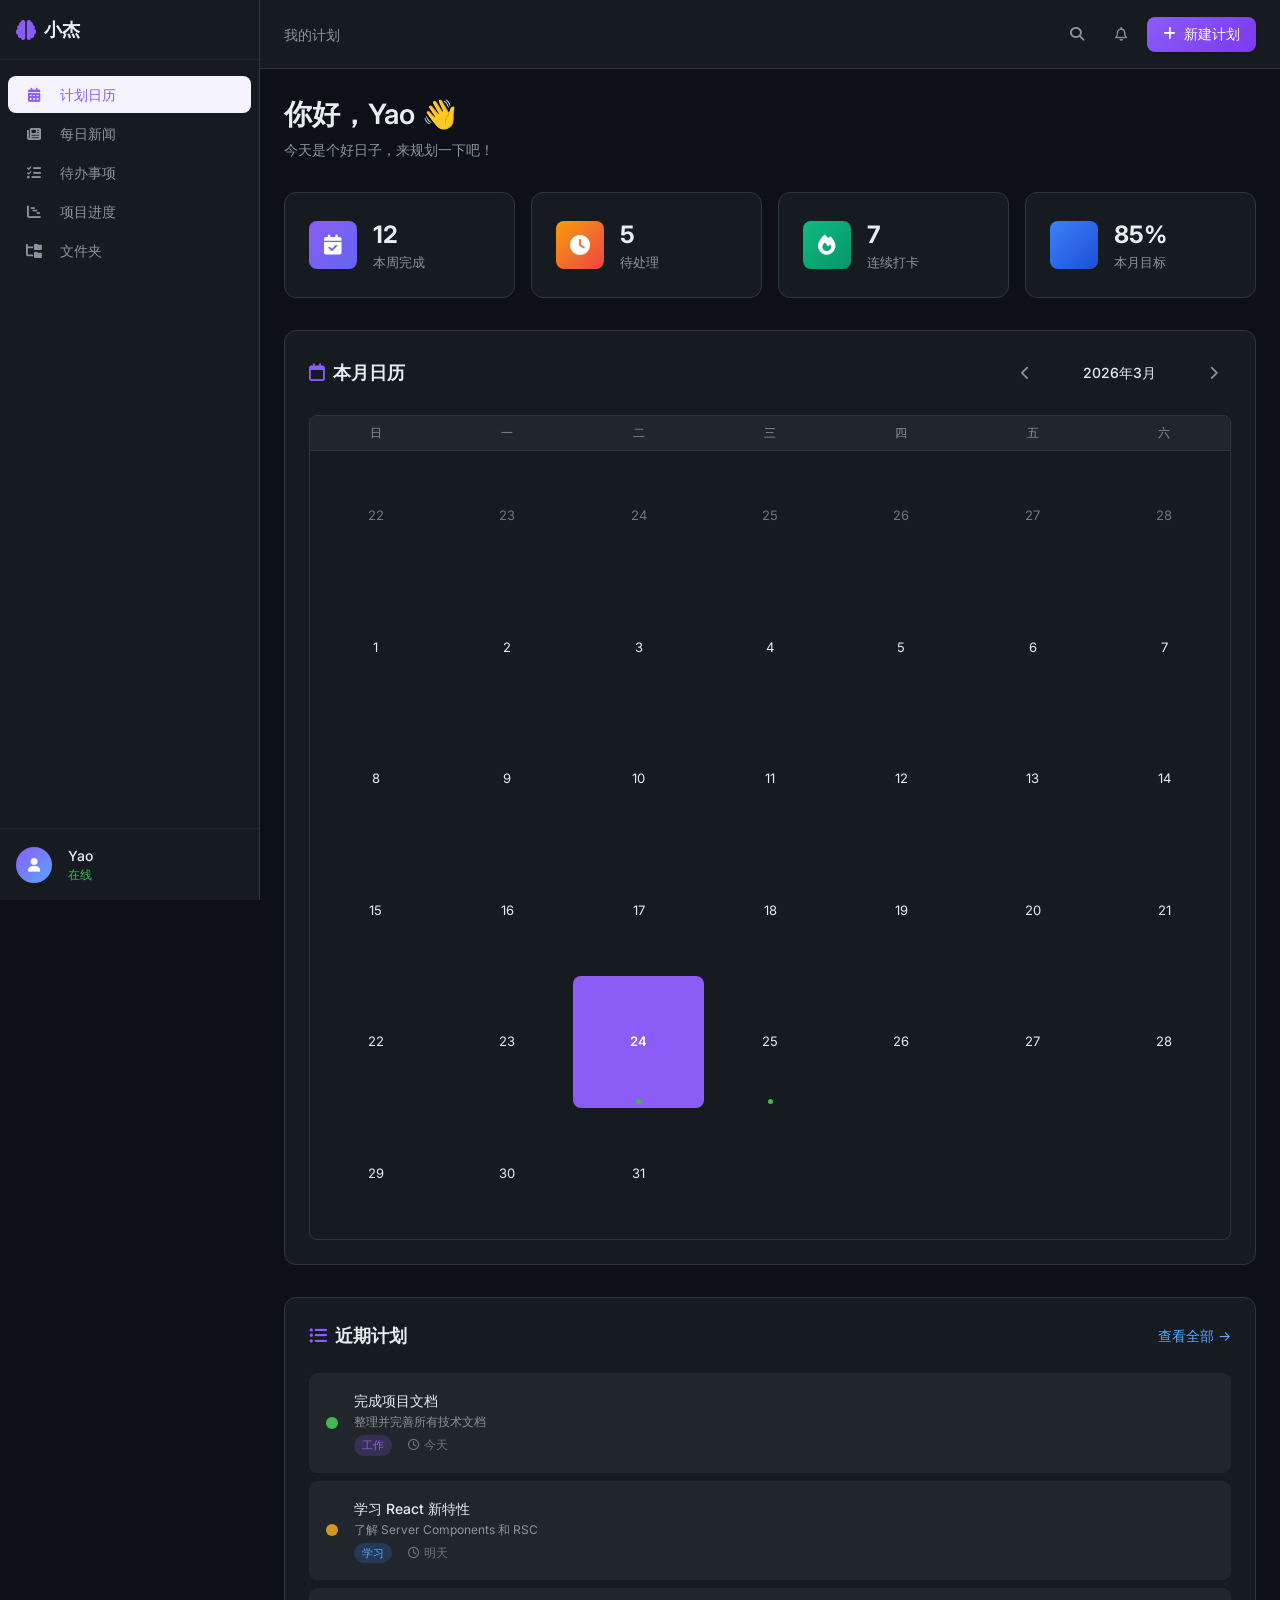
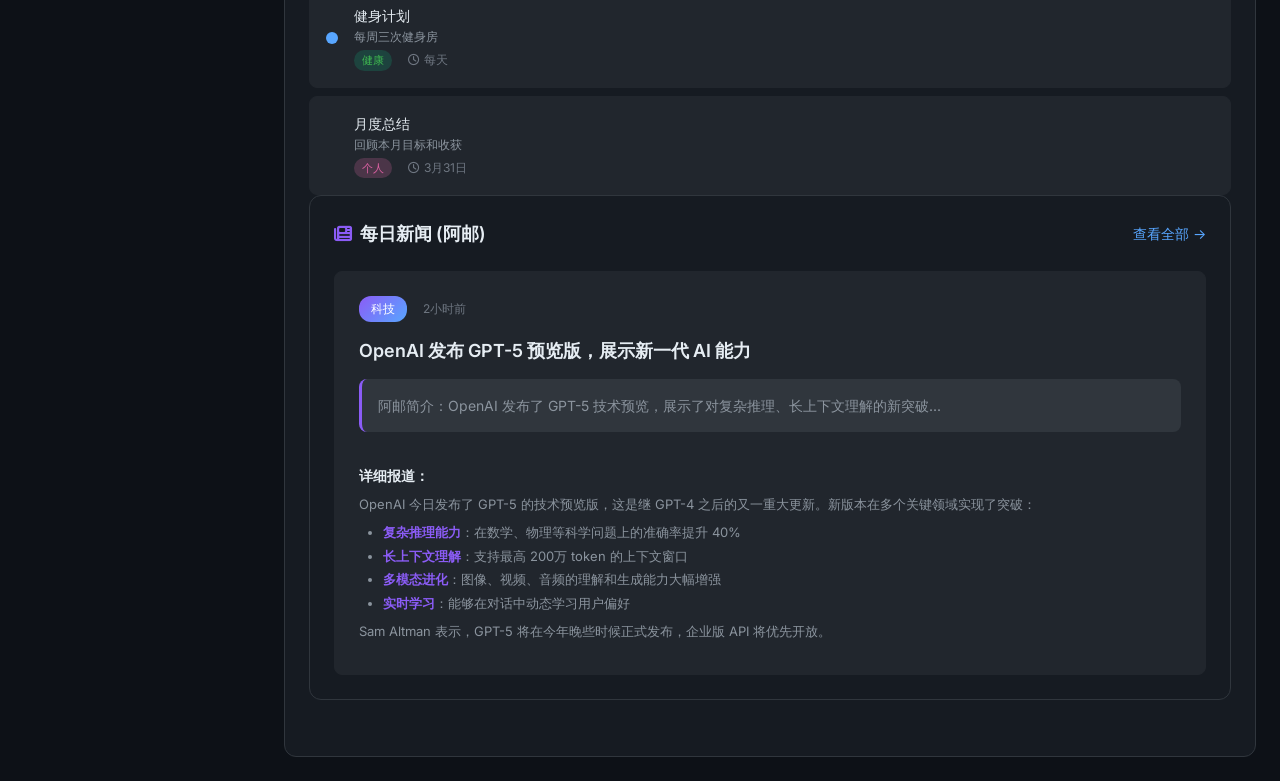
==== index.html @ a736b49f "添加 index.html" ====
<!DOCTYPE html>
<html lang="zh-CN">
<head>
  <meta charset="UTF-8">
  <meta name="viewport" content="width=device-width, initial-scale=1.0">
  <title>小杰 - 我的计划日历</title>
  <link rel="stylesheet" href="styles.css">
  <!-- Font Awesome 图标 -->
  <link rel="stylesheet" href="https://cdnjs.cloudflare.com/ajax/libs/font-awesome/6.4.0/css/all.min.css">
  <!-- Google Fonts -->
  <link href="https://fonts.googleapis.com/css2?family=Inter:wght@300;400;500;600;700&display=swap" rel="stylesheet">
</head>
<body>
  <div class="app-container">
    <!-- 侧边栏 -->
    <aside class="sidebar">
      <div class="sidebar-header">
        <div class="logo">
          <i class="fa-solid fa-brain"></i>
          <span>小杰</span>
        </div>
      </div>
      
      <nav class="sidebar-nav">
        <a href="#" class="nav-item active">
          <i class="fa-solid fa-calendar-days"></i>
          <span>计划日历</span>
        </a>
        <a href="#" class="nav-item">
          <i class="fa-solid fa-newspaper"></i>
          <span>每日新闻</span>
        </a>
        <a href="#" class="nav-item">
          <i class="fa-solid fa-list-check"></i>
          <span>待办事项</span>
        </a>
        <a href="#" class="nav-item">
          <i class="fa-solid fa-chart-gantt"></i>
          <span>项目进度</span>
        </a>
        <a href="#" class="nav-item">
          <i class="fa-solid fa-folder-tree"></i>
          <span>文件夹</span>
        </a>
      </nav>
      
      <div class="sidebar-footer">
        <div class="user-info">
          <div class="avatar">
            <i class="fa-solid fa-user"></i>
          </div>
          <div class="user-details">
            <span class="username">Yao</span>
            <span class="user-status">在线</span>
          </div>
        </div>
      </div>
    </aside>

    <!-- 主内容区 -->
    <main class="main-content">
      <!-- 顶部导航 -->
      <header class="topbar">
        <div class="breadcrumb">
          <span class="breadcrumb-item">我的计划</span>
        </div>
        
        <div class="topbar-actions">
          <button class="btn btn-icon" title="搜索">
            <i class="fa-solid fa-magnifying-glass"></i>
          </button>
          <button class="btn btn-icon" title="通知">
            <i class="fa-regular fa-bell"></i>
          </button>
          <button class="btn btn-primary">
            <i class="fa-solid fa-plus"></i>
            <span>新建计划</span>
          </button>
        </div>
      </header>

      <!-- 内容区域 -->
      <div class="content-wrapper">
        <!-- 欢迎区域 -->
        <div class="welcome-section">
          <h1>你好，Yao 👋</h1>
          <p>今天是个好日子，来规划一下吧！</p>
        </div>

        <!-- 统计卡片 -->
        <div class="stats-grid">
          <div class="stat-card">
            <div class="stat-icon" style="background: linear-gradient(135deg, #8b5cf6, #6366f1);">
              <i class="fa-solid fa-calendar-check"></i>
            </div>
            <div class="stat-info">
              <span class="stat-value">12</span>
              <span class="stat-label">本周完成</span>
            </div>
          </div>
          <div class="stat-card">
            <div class="stat-icon" style="background: linear-gradient(135deg, #f59e0b, #ef4444);">
              <i class="fa-solid fa-clock"></i>
            </div>
            <div class="stat-info">
              <span class="stat-value">5</span>
              <span class="stat-label">待处理</span>
            </div>
          </div>
          <div class="stat-card">
            <div class="stat-icon" style="background: linear-gradient(135deg, #10b981, #059669);">
              <i class="fa-solid fa-fire"></i>
            </div>
            <div class="stat-info">
              <span class="stat-value">7</span>
              <span class="stat-label">连续打卡</span>
            </div>
          </div>
          <div class="stat-card">
            <div class="stat-icon" style="background: linear-gradient(135deg, #3b82f6, #1d4ed8);">
              <i class="fa-solid fa-target"></i>
            </div>
            <div class="stat-info">
              <span class="stat-value">85%</span>
              <span class="stat-label">本月目标</span>
            </div>
          </div>
        </div>

        <!-- 日历区域 -->
        <div class="calendar-section">
          <div class="section-header">
            <h2><i class="fa-regular fa-calendar"></i> 本月日历</h2>
            <div class="month-nav">
              <button class="btn btn-icon"><i class="fa-solid fa-chevron-left"></i></button>
              <span class="current-month">2026年3月</span>
              <button class="btn btn-icon"><i class="fa-solid fa-chevron-right"></i></button>
            </div>
          </div>
          
          <div class="calendar-grid">
            <div class="calendar-header">
              <span>日</span><span>一</span><span>二</span><span>三</span><span>四</span><span>五</span><span>六</span>
            </div>
            <div class="calendar-body">
              <!-- 上月天数 -->
              <div class="calendar-day disabled">22</div>
              <div class="calendar-day disabled">23</div>
              <div class="calendar-day disabled">24</div>
              <div class="calendar-day disabled">25</div>
              <div class="calendar-day disabled">26</div>
              <div class="calendar-day disabled">27</div>
              <div class="calendar-day disabled">28</div>
              <!-- 本月天数 -->
              <div class="calendar-day">1</div>
              <div class="calendar-day">2</div>
              <div class="calendar-day">3</div>
              <div class="calendar-day">4</div>
              <div class="calendar-day">5</div>
              <div class="calendar-day">6</div>
              <div class="calendar-day">7</div>
              <div class="calendar-day">8</div>
              <div class="calendar-day">9</div>
              <div class="calendar-day">10</div>
              <div class="calendar-day">11</div>
              <div class="calendar-day">12</div>
              <div class="calendar-day">13</div>
              <div class="calendar-day">14</div>
              <div class="calendar-day">15</div>
              <div class="calendar-day">16</div>
              <div class="calendar-day">17</div>
              <div class="calendar-day">18</div>
              <div class="calendar-day">19</div>
              <div class="calendar-day">20</div>
              <div class="calendar-day">21</div>
              <div class="calendar-day">22</div>
              <div class="calendar-day">23</div>
              <div class="calendar-day today has-event">24</div>
              <div class="calendar-day has-event">25</div>
              <div class="calendar-day">26</div>
              <div class="calendar-day">27</div>
              <div class="calendar-day">28</div>
              <div class="calendar-day">29</div>
              <div class="calendar-day">30</div>
              <div class="calendar-day">31</div>
            </div>
          </div>
        </div>

        <!-- 计划列表 -->
        <div class="plans-section">
          <div class="section-header">
            <h2><i class="fa-solid fa-list-ul"></i> 近期计划</h2>
            <a href="#" class="see-all">查看全部 →</a>
          </div>
          
          <div class="plans-list">
            <!-- 计划卡片 -->
            <div class="plan-card">
              <div class="plan-status done"></div>
              <div class="plan-content">
                <h3 class="plan-title">完成项目文档</h3>
                <p class="plan-desc">整理并完善所有技术文档</p>
                <div class="plan-meta">
                  <span class="plan-tag tag-work">工作</span>
                  <span class="plan-date"><i class="fa-regular fa-clock"></i> 今天</span>
                </div>
              </div>
              <button class="btn btn-icon plan-actions">
                <i class="fa-solid fa-ellipsis"></i>
              </button>
            </div>

            <div class="plan-card">
              <div class="plan-status pending"></div>
              <div class="plan-content">
                <h3 class="plan-title">学习 React 新特性</h3>
                <p class="plan-desc">了解 Server Components 和 RSC</p>
                <div class="plan-meta">
                  <span class="plan-tag tag-learning">学习</span>
                  <span class="plan-date"><i class="fa-regular fa-clock"></i> 明天</span>
                </div>
              </div>
              <button class="btn btn-icon plan-actions">
                <i class="fa-solid fa-ellipsis"></i>
              </button>
            </div>

            <div class="plan-card">
              <div class="plan-status in-progress"></div>
              <div class="plan-content">
                <h3 class="plan-title">健身计划</h3>
                <p class="plan-desc">每周三次健身房</p>
                <div class="plan-meta">
                  <span class="plan-tag tag-health">健康</span>
                  <span class="plan-date"><i class="fa-regular fa-clock"></i> 每天</span>
                </div>
              </div>
              <button class="btn btn-icon plan-actions">
                <i class="fa-solid fa-ellipsis"></i>
              </button>
            </div>

            <div class="plan-card">
              <div class="plan-status"></div>
              <div class="plan-content">
                <h3 class="plan-title">月度总结</h3>
                <p class="plan-desc">回顾本月目标和收获</p>
                <div class="plan-meta">
                  <span class="plan-tag tag-personal">个人</span>
                  <span class="plan-date"><i class="fa-regular fa-clock"></i> 3月31日</span>
                </div>
              </div>
              <button class="btn btn-icon plan-actions">
                <i class="fa-solid fa-ellipsis"></i>
              </button>
            </div>
          </div>
        <!-- 每日新闻模块 (阿邮) -->
        <div class="news-section">
          <div class="section-header">
            <h2><i class="fa-solid fa-newspaper"></i> 每日新闻 (阿邮)</h2>
            <a href="#" class="see-all">查看全部 →</a>
          </div>
          
          <div class="news-card">
            <div class="news-source">
              <span class="source-badge">科技</span>
              <span class="news-time">2小时前</span>
            </div>
            <h3 class="news-title">OpenAI 发布 GPT-5 预览版，展示新一代 AI 能力</h3>
            <p class="news-summary">阿邮简介：OpenAI 发布了 GPT-5 技术预览，展示了对复杂推理、长上下文理解的新突破...</p>
            <div class="news-detail">
              <h4>详细报道：</h4>
              <p>OpenAI 今日发布了 GPT-5 的技术预览版，这是继 GPT-4 之后的又一重大更新。新版本在多个关键领域实现了突破：</p>
              <ul>
                <li><strong>复杂推理能力</strong>：在数学、物理等科学问题上的准确率提升 40%</li>
                <li><strong>长上下文理解</strong>：支持最高 200万 token 的上下文窗口</li>
                <li><strong>多模态进化</strong>：图像、视频、音频的理解和生成能力大幅增强</li>
                <li><strong>实时学习</strong>：能够在对话中动态学习用户偏好</li>
              </ul>
              <p>Sam Altman 表示，GPT-5 将在今年晚些时候正式发布，企业版 API 将优先开放。</p>
            </div>
          </div>
        </div>

      </div>
    </main>
  </div>
</body>
</html>
---- styles.css ----
/* ==================== 
   即梦风格 + GitHub 设计
   配色方案
======================== */
:root {
  /* 即梦风格主色调 - 紫色系 */
  --primary: #8b5cf6;
  --primary-light: #a78bfa;
  --primary-dark: #7c3aed;
  --primary-bg: #f5f3ff;
  
  /* GitHub 风格中性色 */
  --bg-primary: #0d1117;
  --bg-secondary: #161b22;
  --bg-tertiary: #21262d;
  --bg-hover: #30363d;
  --border: #30363d;
  --border-light: #21262d;
  
  /* 文字颜色 */
  --text-primary: #e6edf3;
  --text-secondary: #8b949e;
  --text-muted: #6e7681;
  
  /* 强调色 */
  --accent-purple: #8b5cf6;
  --accent-blue: #58a6ff;
  --accent-green: #3fb950;
  --accent-yellow: #d29922;
  --accent-red: #f85149;
  --accent-orange: #f0883e;
  --accent-pink: #db61a2;
  
  /* 状态色 */
  --success: #238636;
  --warning: #9e6a03;
  --danger: #da3633;
  
  /* 间距 */
  --space-xs: 4px;
  --space-sm: 8px;
  --space-md: 16px;
  --space-lg: 24px;
  --space-xl: 32px;
  
  /* 圆角 */
  --radius-sm: 6px;
  --radius-md: 8px;
  --radius-lg: 12px;
  
  /* 阴影 */
  --shadow-sm: 0 1px 2px rgba(0,0,0,0.3);
  --shadow-md: 0 4px 12px rgba(0,0,0,0.4);
  --shadow-lg: 0 8px 24px rgba(0,0,0,0.5);
}

/* ==================== 
   重置 & 基础样式
======================== */
* {
  margin: 0;
  padding: 0;
  box-sizing: border-box;
}

body {
  font-family: 'Inter', -apple-system, BlinkMacSystemFont, 'Segoe UI', sans-serif;
  font-size: 14px;
  line-height: 1.5;
  color: var(--text-primary);
  background: var(--bg-primary);
  overflow-x: hidden;
}

a {
  color: var(--accent-blue);
  text-decoration: none;
}

a:hover {
  text-decoration: underline;
}

button {
  font-family: inherit;
  cursor: pointer;
  border: none;
  background: none;
}

/* ==================== 
   布局
======================== */
.app-container {
  display: flex;
  min-height: 100vh;
}

/* 侧边栏 */
.sidebar {
  width: 260px;
  background: var(--bg-secondary);
  border-right: 1px solid var(--border);
  display: flex;
  flex-direction: column;
  position: fixed;
  height: 100vh;
  overflow-y: auto;
}

.sidebar-header {
  padding: var(--space-md);
  border-bottom: 1px solid var(--border-light);
}

.logo {
  display: flex;
  align-items: center;
  gap: var(--space-sm);
  font-size: 18px;
  font-weight: 600;
  color: var(--text-primary);
}

.logo i {
  color: var(--accent-purple);
  font-size: 20px;
}

.sidebar-nav {
  flex: 1;
  padding: var(--space-md) var(--space-sm);
}

.nav-item {
  display: flex;
  align-items: center;
  gap: var(--space-md);
  padding: var(--space-sm) var(--space-md);
  color: var(--text-secondary);
  border-radius: var(--radius-md);
  transition: all 0.2s;
  margin-bottom: 2px;
}

.nav-item:hover {
  background: var(--bg-hover);
  color: var(--text-primary);
  text-decoration: none;
}

.nav-item.active {
  background: var(--primary-bg);
  color: var(--accent-purple);
}

.nav-item i {
  width: 20px;
  text-align: center;
}

.sidebar-footer {
  padding: var(--space-md);
  border-top: 1px solid var(--border-light);
}

.user-info {
  display: flex;
  align-items: center;
  gap: var(--space-md);
}

.avatar {
  width: 36px;
  height: 36px;
  border-radius: 50%;
  background: linear-gradient(135deg, var(--accent-purple), var(--accent-blue));
  display: flex;
  align-items: center;
  justify-content: center;
  color: white;
}

.user-details {
  display: flex;
  flex-direction: column;
}

.username {
  font-weight: 500;
  color: var(--text-primary);
  font-size: 14px;
}

.user-status {
  font-size: 12px;
  color: var(--accent-green);
}

/* 主内容区 */
.main-content {
  flex: 1;
  margin-left: 260px;
  min-height: 100vh;
}

/* 顶部导航 */
.topbar {
  display: flex;
  justify-content: space-between;
  align-items: center;
  padding: var(--space-md) var(--space-lg);
  background: var(--bg-secondary);
  border-bottom: 1px solid var(--border);
  position: sticky;
  top: 0;
  z-index: 100;
}

.breadcrumb {
  font-size: 14px;
}

.breadcrumb-item {
  color: var(--text-secondary);
}

.topbar-actions {
  display: flex;
  align-items: center;
  gap: var(--space-sm);
}

/* 按钮样式 */
.btn {
  display: inline-flex;
  align-items: center;
  gap: var(--space-sm);
  padding: var(--space-sm) var(--space-md);
  border-radius: var(--radius-md);
  font-size: 14px;
  font-weight: 500;
  transition: all 0.2s;
}

.btn-icon {
  width: 36px;
  height: 36px;
  padding: 0;
  display: flex;
  align-items: center;
  justify-content: center;
  color: var(--text-secondary);
  background: transparent;
  border-radius: var(--radius-md);
}

.btn-icon:hover {
  background: var(--bg-hover);
  color: var(--text-primary);
}

.btn-primary {
  background: linear-gradient(135deg, var(--accent-purple), var(--primary-dark));
  color: white;
  border: none;
  box-shadow: var(--shadow-sm);
}

.btn-primary:hover {
  background: linear-gradient(135deg, var(--accent-purple), #7c3aed);
  transform: translateY(-1px);
  box-shadow: var(--shadow-md);
  text-decoration: none;
}

/* 内容区域 */
.content-wrapper {
  padding: var(--space-lg);
  max-width: 1200px;
}

/* 欢迎区域 */
.welcome-section {
  margin-bottom: var(--space-xl);
}

.welcome-section h1 {
  font-size: 28px;
  font-weight: 600;
  color: var(--text-primary);
  margin-bottom: var(--space-xs);
}

.welcome-section p {
  color: var(--text-secondary);
}

/* 统计卡片 */
.stats-grid {
  display: grid;
  grid-template-columns: repeat(auto-fit, minmax(200px, 1fr));
  gap: var(--space-md);
  margin-bottom: var(--space-xl);
}

.stat-card {
  background: var(--bg-secondary);
  border: 1px solid var(--border);
  border-radius: var(--radius-lg);
  padding: var(--space-lg);
  display: flex;
  align-items: center;
  gap: var(--space-md);
  transition: all 0.2s;
}

.stat-card:hover {
  border-color: var(--accent-purple);
  transform: translateY(-2px);
  box-shadow: var(--shadow-md);
}

.stat-icon {
  width: 48px;
  height: 48px;
  border-radius: var(--radius-md);
  display: flex;
  align-items: center;
  justify-content: center;
  color: white;
  font-size: 20px;
}

.stat-info {
  display: flex;
  flex-direction: column;
}

.stat-value {
  font-size: 24px;
  font-weight: 700;
  color: var(--text-primary);
}

.stat-label {
  font-size: 13px;
  color: var(--text-secondary);
}

/* 日历区域 */
.calendar-section {
  background: var(--bg-secondary);
  border: 1px solid var(--border);
  border-radius: var(--radius-lg);
  padding: var(--space-lg);
  margin-bottom: var(--space-xl);
}

.section-header {
  display: flex;
  justify-content: space-between;
  align-items: center;
  margin-bottom: var(--space-lg);
}

.section-header h2 {
  font-size: 18px;
  font-weight: 600;
  color: var(--text-primary);
  display: flex;
  align-items: center;
  gap: var(--space-sm);
}

.section-header h2 i {
  color: var(--accent-purple);
}

.month-nav {
  display: flex;
  align-items: center;
  gap: var(--space-md);
}

.current-month {
  font-weight: 500;
  color: var(--text-primary);
  min-width: 120px;
  text-align: center;
}

.see-all {
  font-size: 14px;
  color: var(--accent-blue) !important;
}

.calendar-grid {
  border: 1px solid var(--border);
  border-radius: var(--radius-md);
  overflow: hidden;
}

.calendar-header {
  display: grid;
  grid-template-columns: repeat(7, 1fr);
  background: var(--bg-tertiary);
  border-bottom: 1px solid var(--border);
}

.calendar-header span {
  padding: var(--space-sm);
  text-align: center;
  font-weight: 500;
  font-size: 12px;
  color: var(--text-secondary);
}

.calendar-body {
  display: grid;
  grid-template-columns: repeat(7, 1fr);
}

.calendar-day {
  aspect-ratio: 1;
  display: flex;
  align-items: center;
  justify-content: center;
  font-size: 13px;
  color: var(--text-primary);
  cursor: pointer;
  transition: all 0.2s;
  position: relative;
}

.calendar-day:hover {
  background: var(--bg-hover);
}

.calendar-day.disabled {
  color: var(--text-muted);
}

.calendar-day.today {
  background: var(--accent-purple);
  color: white;
  font-weight: 600;
  border-radius: var(--radius-md);
}

.calendar-day.has-event::after {
  content: '';
  position: absolute;
  bottom: 4px;
  width: 5px;
  height: 5px;
  border-radius: 50%;
  background: var(--accent-green);
}

/* 计划列表 */
.plans-section {
  background: var(--bg-secondary);
  border: 1px solid var(--border);
  border-radius: var(--radius-lg);
  padding: var(--space-lg);
}

.plans-list {
  display: flex;
  flex-direction: column;
  gap: var(--space-sm);
}

.plan-card {
  display: flex;
  align-items: center;
  gap: var(--space-md);
  padding: var(--space-md);
  background: var(--bg-tertiary);
  border: 1px solid var(--border-light);
  border-radius: var(--radius-md);
  transition: all 0.2s;
}

.plan-card:hover {
  border-color: var(--accent-purple);
  background: var(--bg-hover);
}

.plan-status {
  width: 12px;
  height: 12px;
  border-radius: 50%;
  flex-shrink: 0;
}

.plan-status.done {
  background: var(--accent-green);
}

.plan-status.pending {
  background: var(--accent-yellow);
}

.plan-status.in-progress {
  background: var(--accent-blue);
}

.plan-content {
  flex: 1;
  min-width: 0;
}

.plan-title {
  font-size: 14px;
  font-weight: 500;
  color: var(--text-primary);
  margin-bottom: 2px;
}

.plan-desc {
  font-size: 12px;
  color: var(--text-secondary);
  margin-bottom: var(--space-xs);
  white-space: nowrap;
  overflow: hidden;
  text-overflow: ellipsis;
}

.plan-meta {
  display: flex;
  align-items: center;
  gap: var(--space-md);
  font-size: 12px;
}

.plan-tag {
  padding: 2px 8px;
  border-radius: 12px;
  font-size: 11px;
  font-weight: 500;
}

.tag-work {
  background: rgba(139, 92, 246, 0.2);
  color: var(--accent-purple);
}

.tag-learning {
  background: rgba(59, 130, 246, 0.2);
  color: var(--accent-blue);
}

.tag-health {
  background: rgba(16, 185, 129, 0.2);
  color: var(--accent-green);
}

.tag-personal {
  background: rgba(244, 114, 182, 0.2);
  color: var(--accent-pink);
}

.plan-date {
  color: var(--text-muted);
  display: flex;
  align-items: center;
  gap: 4px;
}

.plan-actions {
  opacity: 0;
  transition: opacity 0.2s;
}

.plan-card:hover .plan-actions {
  opacity: 1;
}

/* 每日新闻模块 */
.news-section {
  background: var(--bg-secondary);
  border: 1px solid var(--border);
  border-radius: var(--radius-lg);
  padding: var(--space-lg);
  margin-bottom: var(--space-xl);
}

.news-card {
  background: var(--bg-tertiary);
  border: 1px solid var(--border-light);
  border-radius: var(--radius-md);
  padding: var(--space-lg);
}

.news-source {
  display: flex;
  align-items: center;
  gap: var(--space-md);
  margin-bottom: var(--space-md);
}

.source-badge {
  padding: 4px 12px;
  background: linear-gradient(135deg, var(--accent-purple), var(--accent-blue));
  color: white;
  border-radius: 12px;
  font-size: 12px;
  font-weight: 500;
}

.news-time {
  font-size: 12px;
  color: var(--text-muted);
}

.news-title {
  font-size: 18px;
  font-weight: 600;
  color: var(--text-primary);
  margin-bottom: var(--space-md);
  line-height: 1.4;
}

.news-summary {
  font-size: 14px;
  color: var(--text-secondary);
  padding: var(--space-md);
  background: var(--bg-hover);
  border-radius: var(--radius-md);
  border-left: 3px solid var(--accent-purple);
  margin-bottom: var(--space-md);
}

.news-detail {
  padding-top: var(--space-md);
  border-top: 1px solid var(--border-light);
}

.news-detail h4 {
  font-size: 14px;
  font-weight: 600;
  color: var(--text-primary);
  margin-bottom: var(--space-sm);
}

.news-detail p {
  font-size: 13px;
  color: var(--text-secondary);
  line-height: 1.6;
  margin-bottom: var(--space-sm);
}

.news-detail ul {
  margin: var(--space-sm) 0;
  padding-left: var(--space-lg);
}

.news-detail li {
  font-size: 13px;
  color: var(--text-secondary);
  margin-bottom: var(--space-xs);
  line-height: 1.5;
}

.news-detail li strong {
  color: var(--accent-purple);
}

/* 响应式 */
@media (max-width: 768px) {
  .sidebar {
    transform: translateX(-100%);
    z-index: 1000;
  }
  
  .main-content {
    margin-left: 0;
  }
  
  .stats-grid {
    grid-template-columns: repeat(2, 1fr);
  }
  
  .calendar-day {
    font-size: 12px;
  }
}

/* 滚动条 */
::-webkit-scrollbar {
  width: 8px;
  height: 8px;
}

::-webkit-scrollbar-track {
  background: var(--bg-primary);
}

::-webkit-scrollbar-thumb {
  background: var(--bg-hover);
  border-radius: 4px;
}

::-webkit-scrollbar-thumb:hover {
  background: var(--text-muted);
}
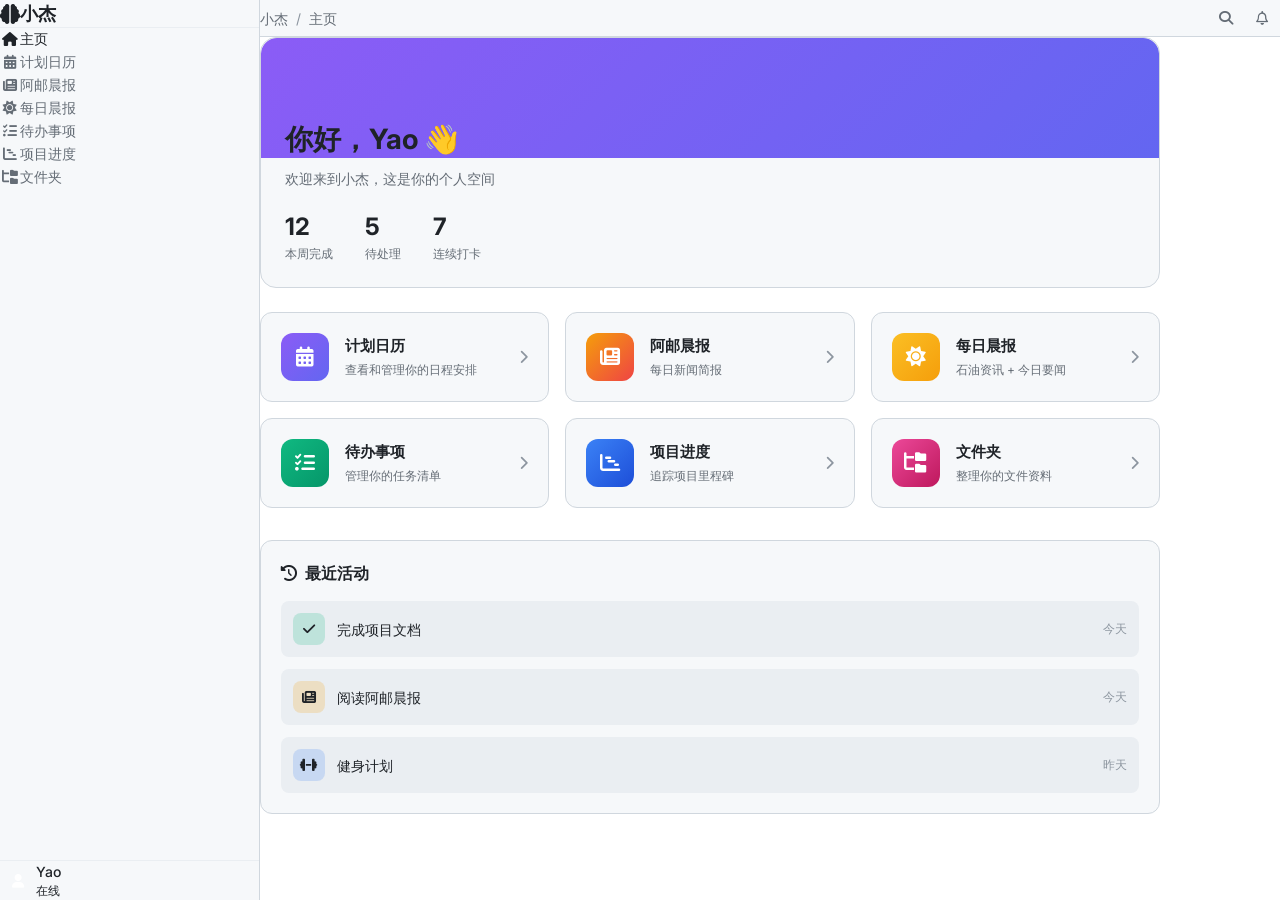
==== commit 665a5729: "添加每日晨报模块、石油资讯" ====
--- a/index.html
+++ b/index.html
@@ -3,11 +3,10 @@
 <head>
   <meta charset="UTF-8">
   <meta name="viewport" content="width=device-width, initial-scale=1.0">
-  <title>小杰 - 我的计划日历</title>
+  <title>小杰 - 个人主页</title>
   <link rel="stylesheet" href="styles.css">
-  <!-- Font Awesome 图标 -->
+  <link rel="stylesheet" href="home.css">
   <link rel="stylesheet" href="https://cdnjs.cloudflare.com/ajax/libs/font-awesome/6.4.0/css/all.min.css">
-  <!-- Google Fonts -->
   <link href="https://fonts.googleapis.com/css2?family=Inter:wght@300;400;500;600;700&display=swap" rel="stylesheet">
 </head>
 <body>
@@ -22,30 +21,38 @@
       </div>
       
       <nav class="sidebar-nav">
-        <a href="#" class="nav-item active">
+        <a href="index.html" class="nav-item active">
+          <i class="fa-solid fa-house"></i>
+          <span>主页</span>
+        </a>
+        <a href="calendar.html" class="nav-item">
           <i class="fa-solid fa-calendar-days"></i>
           <span>计划日历</span>
         </a>
-        <a href="#" class="nav-item">
+        <a href="news.html" class="nav-item">
           <i class="fa-solid fa-newspaper"></i>
-          <span>每日新闻</span>
-        </a>
-        <a href="#" class="nav-item">
+          <span>阿邮晨报</span>
+        </a>
+        <a href="morning.html" class="nav-item">
+          <i class="fa-solid fa-sun"></i>
+          <span>每日晨报</span>
+        </a>
+        <a href="todos.html" class="nav-item">
           <i class="fa-solid fa-list-check"></i>
           <span>待办事项</span>
         </a>
-        <a href="#" class="nav-item">
+        <a href="projects.html" class="nav-item">
           <i class="fa-solid fa-chart-gantt"></i>
           <span>项目进度</span>
         </a>
-        <a href="#" class="nav-item">
+        <a href="files.html" class="nav-item">
           <i class="fa-solid fa-folder-tree"></i>
           <span>文件夹</span>
         </a>
       </nav>
       
       <div class="sidebar-footer">
-        <div class="user-info">
+        <div class="user-info" onclick="showSettingsMenu(event)">
           <div class="avatar">
             <i class="fa-solid fa-user"></i>
           </div>
@@ -62,7 +69,9 @@
       <!-- 顶部导航 -->
       <header class="topbar">
         <div class="breadcrumb">
-          <span class="breadcrumb-item">我的计划</span>
+          <span class="breadcrumb-item">小杰</span>
+          <span class="breadcrumb-sep">/</span>
+          <span class="breadcrumb-item">主页</span>
         </div>
         
         <div class="topbar-actions">
@@ -72,220 +81,201 @@
           <button class="btn btn-icon" title="通知">
             <i class="fa-regular fa-bell"></i>
           </button>
-          <button class="btn btn-primary">
-            <i class="fa-solid fa-plus"></i>
-            <span>新建计划</span>
-          </button>
         </div>
       </header>
 
       <!-- 内容区域 -->
-      <div class="content-wrapper">
-        <!-- 欢迎区域 -->
-        <div class="welcome-section">
-          <h1>你好，Yao 👋</h1>
-          <p>今天是个好日子，来规划一下吧！</p>
-        </div>
-
-        <!-- 统计卡片 -->
-        <div class="stats-grid">
-          <div class="stat-card">
-            <div class="stat-icon" style="background: linear-gradient(135deg, #8b5cf6, #6366f1);">
-              <i class="fa-solid fa-calendar-check"></i>
-            </div>
-            <div class="stat-info">
-              <span class="stat-value">12</span>
-              <span class="stat-label">本周完成</span>
-            </div>
-          </div>
-          <div class="stat-card">
-            <div class="stat-icon" style="background: linear-gradient(135deg, #f59e0b, #ef4444);">
-              <i class="fa-solid fa-clock"></i>
-            </div>
-            <div class="stat-info">
-              <span class="stat-value">5</span>
-              <span class="stat-label">待处理</span>
-            </div>
-          </div>
-          <div class="stat-card">
-            <div class="stat-icon" style="background: linear-gradient(135deg, #10b981, #059669);">
-              <i class="fa-solid fa-fire"></i>
-            </div>
-            <div class="stat-info">
-              <span class="stat-value">7</span>
-              <span class="stat-label">连续打卡</span>
-            </div>
-          </div>
-          <div class="stat-card">
-            <div class="stat-icon" style="background: linear-gradient(135deg, #3b82f6, #1d4ed8);">
-              <i class="fa-solid fa-target"></i>
-            </div>
-            <div class="stat-info">
-              <span class="stat-value">85%</span>
-              <span class="stat-label">本月目标</span>
-            </div>
-          </div>
-        </div>
-
-        <!-- 日历区域 -->
-        <div class="calendar-section">
-          <div class="section-header">
-            <h2><i class="fa-regular fa-calendar"></i> 本月日历</h2>
-            <div class="month-nav">
-              <button class="btn btn-icon"><i class="fa-solid fa-chevron-left"></i></button>
-              <span class="current-month">2026年3月</span>
-              <button class="btn btn-icon"><i class="fa-solid fa-chevron-right"></i></button>
-            </div>
-          </div>
-          
-          <div class="calendar-grid">
-            <div class="calendar-header">
-              <span>日</span><span>一</span><span>二</span><span>三</span><span>四</span><span>五</span><span>六</span>
-            </div>
-            <div class="calendar-body">
-              <!-- 上月天数 -->
-              <div class="calendar-day disabled">22</div>
-              <div class="calendar-day disabled">23</div>
-              <div class="calendar-day disabled">24</div>
-              <div class="calendar-day disabled">25</div>
-              <div class="calendar-day disabled">26</div>
-              <div class="calendar-day disabled">27</div>
-              <div class="calendar-day disabled">28</div>
-              <!-- 本月天数 -->
-              <div class="calendar-day">1</div>
-              <div class="calendar-day">2</div>
-              <div class="calendar-day">3</div>
-              <div class="calendar-day">4</div>
-              <div class="calendar-day">5</div>
-              <div class="calendar-day">6</div>
-              <div class="calendar-day">7</div>
-              <div class="calendar-day">8</div>
-              <div class="calendar-day">9</div>
-              <div class="calendar-day">10</div>
-              <div class="calendar-day">11</div>
-              <div class="calendar-day">12</div>
-              <div class="calendar-day">13</div>
-              <div class="calendar-day">14</div>
-              <div class="calendar-day">15</div>
-              <div class="calendar-day">16</div>
-              <div class="calendar-day">17</div>
-              <div class="calendar-day">18</div>
-              <div class="calendar-day">19</div>
-              <div class="calendar-day">20</div>
-              <div class="calendar-day">21</div>
-              <div class="calendar-day">22</div>
-              <div class="calendar-day">23</div>
-              <div class="calendar-day today has-event">24</div>
-              <div class="calendar-day has-event">25</div>
-              <div class="calendar-day">26</div>
-              <div class="calendar-day">27</div>
-              <div class="calendar-day">28</div>
-              <div class="calendar-day">29</div>
-              <div class="calendar-day">30</div>
-              <div class="calendar-day">31</div>
-            </div>
-          </div>
-        </div>
-
-        <!-- 计划列表 -->
-        <div class="plans-section">
-          <div class="section-header">
-            <h2><i class="fa-solid fa-list-ul"></i> 近期计划</h2>
-            <a href="#" class="see-all">查看全部 →</a>
-          </div>
-          
-          <div class="plans-list">
-            <!-- 计划卡片 -->
-            <div class="plan-card">
-              <div class="plan-status done"></div>
-              <div class="plan-content">
-                <h3 class="plan-title">完成项目文档</h3>
-                <p class="plan-desc">整理并完善所有技术文档</p>
-                <div class="plan-meta">
-                  <span class="plan-tag tag-work">工作</span>
-                  <span class="plan-date"><i class="fa-regular fa-clock"></i> 今天</span>
-                </div>
-              </div>
-              <button class="btn btn-icon plan-actions">
-                <i class="fa-solid fa-ellipsis"></i>
-              </button>
-            </div>
-
-            <div class="plan-card">
-              <div class="plan-status pending"></div>
-              <div class="plan-content">
-                <h3 class="plan-title">学习 React 新特性</h3>
-                <p class="plan-desc">了解 Server Components 和 RSC</p>
-                <div class="plan-meta">
-                  <span class="plan-tag tag-learning">学习</span>
-                  <span class="plan-date"><i class="fa-regular fa-clock"></i> 明天</span>
-                </div>
-              </div>
-              <button class="btn btn-icon plan-actions">
-                <i class="fa-solid fa-ellipsis"></i>
-              </button>
-            </div>
-
-            <div class="plan-card">
-              <div class="plan-status in-progress"></div>
-              <div class="plan-content">
-                <h3 class="plan-title">健身计划</h3>
-                <p class="plan-desc">每周三次健身房</p>
-                <div class="plan-meta">
-                  <span class="plan-tag tag-health">健康</span>
-                  <span class="plan-date"><i class="fa-regular fa-clock"></i> 每天</span>
-                </div>
-              </div>
-              <button class="btn btn-icon plan-actions">
-                <i class="fa-solid fa-ellipsis"></i>
-              </button>
-            </div>
-
-            <div class="plan-card">
-              <div class="plan-status"></div>
-              <div class="plan-content">
-                <h3 class="plan-title">月度总结</h3>
-                <p class="plan-desc">回顾本月目标和收获</p>
-                <div class="plan-meta">
-                  <span class="plan-tag tag-personal">个人</span>
-                  <span class="plan-date"><i class="fa-regular fa-clock"></i> 3月31日</span>
-                </div>
-              </div>
-              <button class="btn btn-icon plan-actions">
-                <i class="fa-solid fa-ellipsis"></i>
-              </button>
-            </div>
-          </div>
-        <!-- 每日新闻模块 (阿邮) -->
-        <div class="news-section">
-          <div class="section-header">
-            <h2><i class="fa-solid fa-newspaper"></i> 每日新闻 (阿邮)</h2>
-            <a href="#" class="see-all">查看全部 →</a>
-          </div>
-          
-          <div class="news-card">
-            <div class="news-source">
-              <span class="source-badge">科技</span>
-              <span class="news-time">2小时前</span>
-            </div>
-            <h3 class="news-title">OpenAI 发布 GPT-5 预览版，展示新一代 AI 能力</h3>
-            <p class="news-summary">阿邮简介：OpenAI 发布了 GPT-5 技术预览，展示了对复杂推理、长上下文理解的新突破...</p>
-            <div class="news-detail">
-              <h4>详细报道：</h4>
-              <p>OpenAI 今日发布了 GPT-5 的技术预览版，这是继 GPT-4 之后的又一重大更新。新版本在多个关键领域实现了突破：</p>
-              <ul>
-                <li><strong>复杂推理能力</strong>：在数学、物理等科学问题上的准确率提升 40%</li>
-                <li><strong>长上下文理解</strong>：支持最高 200万 token 的上下文窗口</li>
-                <li><strong>多模态进化</strong>：图像、视频、音频的理解和生成能力大幅增强</li>
-                <li><strong>实时学习</strong>：能够在对话中动态学习用户偏好</li>
-              </ul>
-              <p>Sam Altman 表示，GPT-5 将在今年晚些时候正式发布，企业版 API 将优先开放。</p>
-            </div>
-          </div>
-        </div>
-
+      <div class="content-wrapper home-content">
+        <!-- 欢迎卡片 -->
+        <div class="welcome-card">
+          <div class="welcome-bg"></div>
+          <div class="welcome-content">
+            <h1>你好，Yao 👋</h1>
+            <p>欢迎来到小杰，这是你的个人空间</p>
+            <div class="quick-stats">
+              <div class="quick-stat">
+                <span class="qs-num">12</span>
+                <span class="qs-label">本周完成</span>
+              </div>
+              <div class="quick-stat">
+                <span class="qs-num">5</span>
+                <span class="qs-label">待处理</span>
+              </div>
+              <div class="quick-stat">
+                <span class="qs-num">7</span>
+                <span class="qs-label">连续打卡</span>
+              </div>
+            </div>
+          </div>
+        </div>
+
+        <!-- 功能卡片网格 -->
+        <div class="features-grid">
+          <a href="calendar.html" class="feature-card">
+            <div class="fc-icon" style="background: linear-gradient(135deg, #8b5cf6, #6366f1);">
+              <i class="fa-solid fa-calendar-days"></i>
+            </div>
+            <div class="fc-info">
+              <h3>计划日历</h3>
+              <p>查看和管理你的日程安排</p>
+            </div>
+            <i class="fa-solid fa-chevron-right fc-arrow"></i>
+          </a>
+
+          <a href="news.html" class="feature-card">
+            <div class="fc-icon" style="background: linear-gradient(135deg, #f59e0b, #ef4444);">
+              <i class="fa-solid fa-newspaper"></i>
+            </div>
+            <div class="fc-info">
+              <h3>阿邮晨报</h3>
+              <p>每日新闻简报</p>
+            </div>
+            <i class="fa-solid fa-chevron-right fc-arrow"></i>
+          </a>
+
+          <a href="morning.html" class="feature-card">
+            <div class="fc-icon" style="background: linear-gradient(135deg, #fbbf24, #f59e0b);">
+              <i class="fa-solid fa-sun"></i>
+            </div>
+            <div class="fc-info">
+              <h3>每日晨报</h3>
+              <p>石油资讯 + 今日要闻</p>
+            </div>
+            <i class="fa-solid fa-chevron-right fc-arrow"></i>
+          </a>
+
+          <a href="todos.html" class="feature-card">
+            <div class="fc-icon" style="background: linear-gradient(135deg, #10b981, #059669);">
+              <i class="fa-solid fa-list-check"></i>
+            </div>
+            <div class="fc-info">
+              <h3>待办事项</h3>
+              <p>管理你的任务清单</p>
+            </div>
+            <i class="fa-solid fa-chevron-right fc-arrow"></i>
+          </a>
+
+          <a href="projects.html" class="feature-card">
+            <div class="fc-icon" style="background: linear-gradient(135deg, #3b82f6, #1d4ed8);">
+              <i class="fa-solid fa-chart-gantt"></i>
+            </div>
+            <div class="fc-info">
+              <h3>项目进度</h3>
+              <p>追踪项目里程碑</p>
+            </div>
+            <i class="fa-solid fa-chevron-right fc-arrow"></i>
+          </a>
+
+          <a href="files.html" class="feature-card">
+            <div class="fc-icon" style="background: linear-gradient(135deg, #ec4899, #be185d);">
+              <i class="fa-solid fa-folder-tree"></i>
+            </div>
+            <div class="fc-info">
+              <h3>文件夹</h3>
+              <p>整理你的文件资料</p>
+            </div>
+            <i class="fa-solid fa-chevron-right fc-arrow"></i>
+          </a>
+        </div>
+
+        <!-- 最近活动 -->
+        <div class="recent-section">
+          <h2><i class="fa-solid fa-clock-rotate-left"></i> 最近活动</h2>
+          <div class="activity-list">
+            <div class="activity-item">
+              <div class="activity-icon done">
+                <i class="fa-solid fa-check"></i>
+              </div>
+              <div class="activity-content">
+                <p>完成项目文档</p>
+                <span>今天</span>
+              </div>
+            </div>
+            <div class="activity-item">
+              <div class="activity-icon news">
+                <i class="fa-solid fa-newspaper"></i>
+              </div>
+              <div class="activity-content">
+                <p>阅读阿邮晨报</p>
+                <span>今天</span>
+              </div>
+            </div>
+            <div class="activity-item">
+              <div class="activity-icon progress">
+                <i class="fa-solid fa-dumbbell"></i>
+              </div>
+              <div class="activity-content">
+                <p>健身计划</p>
+                <span>昨天</span>
+              </div>
+            </div>
+          </div>
+        </div>
       </div>
     </main>
   </div>
+
+  <!-- 设置菜单 -->
+  <div id="settingsMenu" class="settings-menu" onclick="closeSettingsMenu(event)">
+    <div class="settings-dropdown" onclick="event.stopPropagation()">
+      <div class="settings-header">
+        <span>设置</span>
+        <button class="close-btn" onclick="closeSettingsMenu()">
+          <i class="fa-solid fa-xmark"></i>
+        </button>
+      </div>
+      <div class="settings-options">
+        <div class="settings-option" onclick="triggerAvatarUpload()">
+          <i class="fa-solid fa-camera"></i>
+          <span>更换头像</span>
+        </div>
+        <div class="settings-option" onclick="toggleTheme()">
+          <i class="fa-solid fa-moon"></i>
+          <span>深色/浅色模式</span>
+        </div>
+      </div>
+      <div class="settings-footer">
+        <div class="changelog-link" onclick="openChangelog()">
+          <i class="fa-solid fa-file-lines"></i>
+          <span>更新日志</span>
+          <span class="changelog-info">2026-03-23 / 本地</span>
+        </div>
+      </div>
+    </div>
+  </div>
+
+  <!-- 头像上传 -->
+  <input type="file" id="avatarInput" accept="image/*" style="display:none" onchange="handleAvatarUpload(event)">
+
+  <!-- 更新日志弹窗 -->
+  <div id="changelogModal" class="modal" onclick="closeChangelog(event)">
+    <div class="modal-content changelog-modal" onclick="event.stopPropagation()">
+      <div class="modal-header">
+        <h2><i class="fa-solid fa-file-lines"></i> 更新日志</h2>
+        <button class="close-btn" onclick="closeChangelog()">
+          <i class="fa-solid fa-xmark"></i>
+        </button>
+      </div>
+      <div class="modal-body">
+        <div class="changelog-item">
+          <div class="changelog-date">2026-03-23</div>
+          <div class="changelog-content">
+            <h4>小杰网页 v1.0 发布</h4>
+            <ul>
+              <li>创建小杰网页，参考 GitHub 设计风格</li>
+              <li>即梦紫配色 + GitHub 深色主题</li>
+              <li>主页、计划日历、新闻、待办事项、项目进度、文件夹页面</li>
+              <li>头像右键设置菜单</li>
+              <li>支持更换头像</li>
+              <li>深色/浅色主题切换</li>
+              <li>GitHub Pages 部署</li>
+            </ul>
+          </div>
+        </div>
+      </div>
+    </div>
+  </div>
+
+  <script src="app.js"></script>
 </body>
 </html>
--- a/styles.css
+++ b/styles.css
@@ -2,7 +2,32 @@
    即梦风格 + GitHub 设计
    配色方案
 ======================== */
+[data-theme="dark"] {
+  --bg-primary: #0d1117;
+  --bg-secondary: #161b22;
+  --bg-tertiary: #21262d;
+  --bg-hover: #30363d;
+  --border: #30363d;
+  --border-light: #21262d;
+  --text-primary: #e6edf3;
+  --text-secondary: #8b949e;
+  --text-muted: #6e7681;
+}
+
 :root {
+  /* 浅色主题 */
+  --bg-primary: #ffffff;
+  --bg-secondary: #f6f8fa;
+  --bg-tertiary: #eaeef2;
+  --bg-hover: #d0d7de;
+  --border: #d0d7de;
+  --border-light: #eaeef2;
+  --text-primary: #1f2328;
+  --text-secondary: #656d76;
+  --text-muted: #8c959f;
+}
+
+[data-theme="dark"] {
   /* 即梦风格主色调 - 紫色系 */
   --primary: #8b5cf6;
   --primary-light: #a78bfa;
@@ -705,4 +730,252 @@
 
 ::-webkit-scrollbar-thumb:hover {
   background: var(--text-muted);
-}+}
+/* ==================== 
+   设置菜单
+======================== */
+.settings-menu {
+  position: fixed;
+  top: 0;
+  left: 0;
+  right: 0;
+  bottom: 0;
+  background: rgba(0, 0, 0, 0.5);
+  display: flex;
+  justify-content: center;
+  align-items: center;
+  z-index: 1000;
+  opacity: 0;
+  visibility: hidden;
+  transition: all 0.2s;
+}
+
+.settings-menu.show {
+  opacity: 1;
+  visibility: visible;
+}
+
+.settings-dropdown {
+  background: var(--bg-secondary);
+  border: 1px solid var(--border);
+  border-radius: 12px;
+  width: 280px;
+  box-shadow: 0 8px 32px rgba(0, 0, 0, 0.3);
+  overflow: hidden;
+}
+
+.settings-header {
+  display: flex;
+  justify-content: space-between;
+  align-items: center;
+  padding: 16px;
+  border-bottom: 1px solid var(--border);
+}
+
+.settings-header span {
+  font-size: 14px;
+  font-weight: 600;
+  color: var(--text-primary);
+}
+
+.close-btn {
+  width: 28px;
+  height: 28px;
+  display: flex;
+  align-items: center;
+  justify-content: center;
+  border-radius: 6px;
+  color: var(--text-secondary);
+  transition: all 0.2s;
+}
+
+.close-btn:hover {
+  background: var(--bg-hover);
+  color: var(--text-primary);
+}
+
+.settings-options {
+  padding: 8px;
+}
+
+.settings-option {
+  display: flex;
+  align-items: center;
+  gap: 12px;
+  padding: 12px;
+  border-radius: 8px;
+  cursor: pointer;
+  transition: background 0.2s;
+}
+
+.settings-option:hover {
+  background: var(--bg-hover);
+}
+
+.settings-option i {
+  width: 20px;
+  color: var(--accent-purple);
+}
+
+.settings-option span {
+  font-size: 14px;
+  color: var(--text-primary);
+}
+
+.settings-footer {
+  border-top: 1px solid var(--border);
+  padding: 8px;
+}
+
+.changelog-link {
+  display: flex;
+  align-items: center;
+  gap: 12px;
+  padding: 12px;
+  border-radius: 8px;
+  cursor: pointer;
+  transition: background 0.2s;
+}
+
+.changelog-link:hover {
+  background: var(--bg-hover);
+}
+
+.changelog-link i {
+  color: var(--text-secondary);
+}
+
+.changelog-link span {
+  font-size: 13px;
+  color: var(--text-primary);
+}
+
+.changelog-info {
+  margin-left: auto;
+  font-size: 11px;
+  color: var(--text-muted) !important;
+}
+
+/* ==================== 
+   弹窗
+======================== */
+.modal {
+  position: fixed;
+  top: 0;
+  left: 0;
+  right: 0;
+  bottom: 0;
+  background: rgba(0, 0, 0, 0.6);
+  display: flex;
+  justify-content: center;
+  align-items: center;
+  z-index: 1100;
+  opacity: 0;
+  visibility: hidden;
+  transition: all 0.2s;
+  padding: 20px;
+}
+
+.modal.show {
+  opacity: 1;
+  visibility: visible;
+}
+
+.modal-content {
+  background: var(--bg-secondary);
+  border: 1px solid var(--border);
+  border-radius: 12px;
+  width: 100%;
+  max-width: 500px;
+  max-height: 80vh;
+  overflow: hidden;
+  box-shadow: 0 8px 32px rgba(0, 0, 0, 0.4);
+}
+
+.modal-header {
+  display: flex;
+  justify-content: space-between;
+  align-items: center;
+  padding: 16px 20px;
+  border-bottom: 1px solid var(--border);
+}
+
+.modal-header h2 {
+  font-size: 16px;
+  font-weight: 600;
+  color: var(--text-primary);
+  display: flex;
+  align-items: center;
+  gap: 8px;
+}
+
+.modal-header h2 i {
+  color: var(--accent-purple);
+}
+
+.modal-body {
+  padding: 20px;
+  overflow-y: auto;
+  max-height: calc(80vh - 60px);
+}
+
+/* 更新日志 */
+.changelog-item {
+  padding: 16px;
+  background: var(--bg-tertiary);
+  border-radius: 8px;
+}
+
+.changelog-date {
+  font-size: 12px;
+  color: var(--accent-purple);
+  font-weight: 600;
+  margin-bottom: 8px;
+}
+
+.changelog-content h4 {
+  font-size: 14px;
+  font-weight: 600;
+  color: var(--text-primary);
+  margin-bottom: 12px;
+}
+
+.changelog-content ul {
+  padding-left: 20px;
+}
+
+.changelog-content li {
+  font-size: 13px;
+  color: var(--text-secondary);
+  margin-bottom: 6px;
+  line-height: 1.5;
+}
+
+/* 面包屑 */
+.breadcrumb {
+  display: flex;
+  align-items: center;
+  gap: 8px;
+  font-size: 14px;
+}
+
+.breadcrumb a {
+  color: var(--text-secondary);
+  text-decoration: none;
+}
+
+.breadcrumb a:hover {
+  color: var(--accent-purple);
+}
+
+.breadcrumb-sep {
+  color: var(--text-muted);
+}
+
+.breadcrumb-item {
+  color: var(--text-secondary);
+}
+
+.breadcrumb-item.active {
+  color: var(--text-primary);
+}
--- a/home.css
+++ b/home.css
@@ -0,0 +1,225 @@
+/* 主页样式 */
+
+.home-content {
+  max-width: 900px;
+}
+
+/* 欢迎卡片 */
+.welcome-card {
+  position: relative;
+  background: var(--bg-secondary);
+  border: 1px solid var(--border);
+  border-radius: 16px;
+  overflow: hidden;
+  margin-bottom: 24px;
+}
+
+.welcome-bg {
+  position: absolute;
+  top: 0;
+  left: 0;
+  right: 0;
+  height: 120px;
+  background: linear-gradient(135deg, rgba(139, 92, 246, 0.3), rgba(99, 102, 241, 0.3)),
+              linear-gradient(135deg, #8b5cf6, #6366f1);
+  border-radius: 16px 16px 0 0;
+}
+
+.welcome-content {
+  position: relative;
+  padding: 80px 24px 24px;
+}
+
+.welcome-content h1 {
+  font-size: 28px;
+  font-weight: 700;
+  color: var(--text-primary);
+  margin-bottom: 8px;
+}
+
+.welcome-content p {
+  color: var(--text-secondary);
+  font-size: 14px;
+  margin-bottom: 20px;
+}
+
+.quick-stats {
+  display: flex;
+  gap: 32px;
+}
+
+.quick-stat {
+  display: flex;
+  flex-direction: column;
+}
+
+.qs-num {
+  font-size: 24px;
+  font-weight: 700;
+  color: var(--text-primary);
+}
+
+.qs-label {
+  font-size: 12px;
+  color: var(--text-secondary);
+}
+
+/* 功能卡片网格 */
+.features-grid {
+  display: grid;
+  grid-template-columns: repeat(auto-fill, minmax(280px, 1fr));
+  gap: 16px;
+  margin-bottom: 32px;
+}
+
+.feature-card {
+  display: flex;
+  align-items: center;
+  gap: 16px;
+  padding: 20px;
+  background: var(--bg-secondary);
+  border: 1px solid var(--border);
+  border-radius: 12px;
+  text-decoration: none;
+  transition: all 0.2s;
+}
+
+.feature-card:hover {
+  border-color: var(--accent-purple);
+  transform: translateY(-2px);
+  box-shadow: 0 4px 12px rgba(0, 0, 0, 0.3);
+  text-decoration: none;
+}
+
+.fc-icon {
+  width: 48px;
+  height: 48px;
+  border-radius: 12px;
+  display: flex;
+  align-items: center;
+  justify-content: center;
+  color: white;
+  font-size: 20px;
+  flex-shrink: 0;
+}
+
+.fc-info {
+  flex: 1;
+  min-width: 0;
+}
+
+.fc-info h3 {
+  font-size: 15px;
+  font-weight: 600;
+  color: var(--text-primary);
+  margin-bottom: 4px;
+}
+
+.fc-info p {
+  font-size: 12px;
+  color: var(--text-secondary);
+  white-space: nowrap;
+  overflow: hidden;
+  text-overflow: ellipsis;
+}
+
+.fc-arrow {
+  color: var(--text-muted);
+  font-size: 14px;
+  transition: transform 0.2s;
+}
+
+.feature-card:hover .fc-arrow {
+  transform: translateX(4px);
+  color: var(--accent-purple);
+}
+
+/* 最近活动 */
+.recent-section {
+  background: var(--bg-secondary);
+  border: 1px solid var(--border);
+  border-radius: 12px;
+  padding: 20px;
+}
+
+.recent-section h2 {
+  font-size: 16px;
+  font-weight: 600;
+  color: var(--text-primary);
+  margin-bottom: 16px;
+  display: flex;
+  align-items: center;
+  gap: 8px;
+}
+
+.recent-section h2 i {
+  color: var(--accent-purple);
+}
+
+.activity-list {
+  display: flex;
+  flex-direction: column;
+  gap: 12px;
+}
+
+.activity-item {
+  display: flex;
+  align-items: center;
+  gap: 12px;
+  padding: 12px;
+  background: var(--bg-tertiary);
+  border-radius: 8px;
+}
+
+.activity-icon {
+  width: 32px;
+  height: 32px;
+  border-radius: 8px;
+  display: flex;
+  align-items: center;
+  justify-content: center;
+  font-size: 14px;
+}
+
+.activity-icon.done {
+  background: rgba(16, 185, 129, 0.2);
+  color: var(--accent-green);
+}
+
+.activity-icon.news {
+  background: rgba(245, 158, 11, 0.2);
+  color: var(--accent-yellow);
+}
+
+.activity-icon.progress {
+  background: rgba(59, 130, 246, 0.2);
+  color: var(--accent-blue);
+}
+
+.activity-content {
+  flex: 1;
+  display: flex;
+  justify-content: space-between;
+  align-items: center;
+}
+
+.activity-content p {
+  font-size: 14px;
+  color: var(--text-primary);
+}
+
+.activity-content span {
+  font-size: 12px;
+  color: var(--text-muted);
+}
+
+/* 响应式 */
+@media (max-width: 768px) {
+  .features-grid {
+    grid-template-columns: 1fr;
+  }
+  
+  .quick-stats {
+    gap: 24px;
+  }
+}
